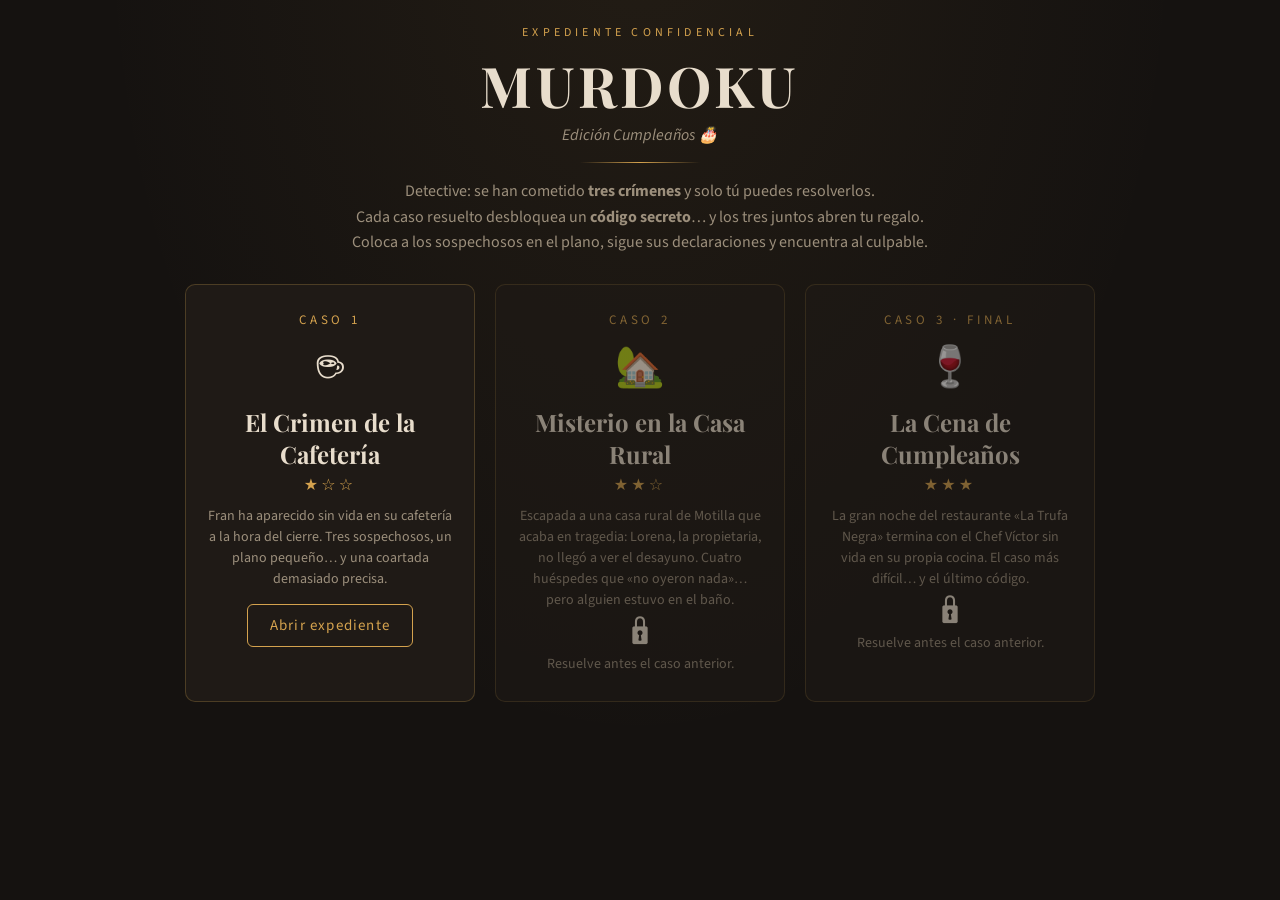
==== index.html @ 284d790d "Murdoku Edicion Cumpleanos: tres casos con codigos desbloqueables Co-Authored-By: Claude Fable 5 <no" ====
<!DOCTYPE html>
<html lang="es">
<head>
<meta charset="UTF-8">
<meta name="viewport" content="width=device-width, initial-scale=1.0">
<title>Murdoku · Edición Cumpleaños</title>
<link rel="preconnect" href="https://fonts.googleapis.com">
<link href="https://fonts.googleapis.com/css2?family=Playfair+Display:wght@500;700&family=Source+Sans+3:wght@400;600&display=swap" rel="stylesheet">
<link rel="stylesheet" href="style.css">
</head>
<body>

<header class="site">
  <div class="overline">Expediente confidencial</div>
  <h1>MURDOKU</h1>
  <div class="sub">Edición Cumpleaños 🎂</div>
  <div class="rule-line"></div>
</header>

<p class="intro">
  Detective: se han cometido <b>tres crímenes</b> y solo tú puedes resolverlos.<br>
  Cada caso resuelto desbloquea un <b>código secreto</b>… y los tres juntos abren tu regalo.<br>
  Coloca a los sospechosos en el plano, sigue sus declaraciones y encuentra al culpable.
</p>

<div class="cases">
  <div class="case-card" id="card1">
    <div class="num">Caso 1</div>
    <div class="emoji">☕</div>
    <h2>El Crimen de la Cafetería</h2>
    <div class="stars">★☆☆</div>
    <p>Fran ha aparecido sin vida en su cafetería a la hora del cierre. Tres sospechosos, un plano pequeño… y una coartada demasiado precisa.</p>
    <div class="slot"></div>
  </div>

  <div class="case-card" id="card2">
    <div class="num">Caso 2</div>
    <div class="emoji">🏡</div>
    <h2>Misterio en la Casa Rural</h2>
    <div class="stars">★★☆</div>
    <p>Escapada a una casa rural de Motilla que acaba en tragedia: Lorena, la propietaria, no llegó a ver el desayuno. Cuatro huéspedes que «no oyeron nada»… pero alguien estuvo en el baño.</p>
    <div class="slot"></div>
  </div>

  <div class="case-card" id="card3">
    <div class="num">Caso 3 · Final</div>
    <div class="emoji">🍷</div>
    <h2>La Cena de Cumpleaños</h2>
    <div class="stars">★★★</div>
    <p>La gran noche del restaurante «La Trufa Negra» termina con el Chef Víctor sin vida en su propia cocina. El caso más difícil… y el último código.</p>
    <div class="slot"></div>
  </div>
</div>

<p class="intro" style="margin-top:34px" id="final-msg"></p>

<script>
(function () {
  const cases = [
    { id: 'caso1', href: 'caso1.html' },
    { id: 'caso2', href: 'caso2.html' },
    { id: 'caso3', href: 'caso3.html' }
  ];
  let solvedAll = true;
  cases.forEach((c, i) => {
    const card = document.getElementById('card' + (i + 1));
    const slot = card.querySelector('.slot');
    let code = null;
    try { code = localStorage.getItem('murdoku_' + c.id); } catch (e) {}
    const prevSolved = i === 0 || !!localStorage.getItem('murdoku_' + cases[i - 1].id);
    if (code) {
      card.classList.add('solved');
      slot.innerHTML = '<div class="code-tag">✔ ' + code + '</div><a class="btn" href="' + c.href + '">Volver a jugar</a>';
    } else if (prevSolved) {
      solvedAll = false;
      slot.innerHTML = '<a class="btn" href="' + c.href + '">Abrir expediente</a>';
    } else {
      solvedAll = false;
      card.classList.add('locked');
      slot.innerHTML = '<div class="lock">🔒</div><p style="min-height:auto">Resuelve antes el caso anterior.</p>';
    }
  });
  if (solvedAll) {
    document.getElementById('final-msg').innerHTML =
      '🏆 <b>Los tres casos están cerrados.</b> Ya tienes los tres códigos…<br>Úsalos para abrir tu regalo. ¡Feliz cumpleaños, detective! ❤️';
  }
})();
</script>
</body>
</html>
---- style.css ----
/* MURDOKU · Edición Cumpleaños — estilo noir */
:root {
  --bg: #151210;
  --panel: #1f1a16;
  --paper: #262019;
  --ink: #e8ddcc;
  --muted: #9c8f7c;
  --gold: #d4a24e;
  --gold-soft: rgba(212, 162, 78, 0.35);
  --blood: #a33b3b;
  --wall: #0b0908;
  --ok: #6da36b;
}

* { margin: 0; padding: 0; box-sizing: border-box; }

body {
  background: var(--bg);
  background-image: radial-gradient(ellipse at 50% -10%, rgba(212,162,78,0.07), transparent 60%);
  color: var(--ink);
  font-family: "Source Sans 3", "Segoe UI", system-ui, sans-serif;
  min-height: 100vh;
  padding: 24px 16px 60px;
}

h1, h2, h3, .display {
  font-family: "Playfair Display", Georgia, "Times New Roman", serif;
}

header.site {
  text-align: center;
  max-width: 900px;
  margin: 0 auto 8px;
}
header.site .overline {
  letter-spacing: 0.35em;
  text-transform: uppercase;
  font-size: 12px;
  color: var(--gold);
}
header.site h1 {
  font-size: clamp(34px, 6vw, 56px);
  letter-spacing: 0.06em;
  margin: 6px 0 2px;
}
header.site .sub {
  color: var(--muted);
  font-style: italic;
  font-size: 16px;
}
.rule-line {
  width: 120px; height: 1px;
  background: linear-gradient(90deg, transparent, var(--gold), transparent);
  margin: 16px auto;
}

/* ---------- Portada (index) ---------- */
.intro {
  max-width: 640px;
  margin: 0 auto 28px;
  text-align: center;
  color: var(--muted);
  line-height: 1.6;
}
.cases {
  display: flex;
  flex-wrap: wrap;
  gap: 20px;
  justify-content: center;
  max-width: 1000px;
  margin: 0 auto;
}
.case-card {
  background: var(--panel);
  border: 1px solid rgba(212,162,78,0.25);
  border-radius: 10px;
  padding: 26px 22px;
  width: 290px;
  text-align: center;
  position: relative;
  transition: transform .15s ease, border-color .15s ease;
}
.case-card:not(.locked):hover { transform: translateY(-4px); border-color: var(--gold); }
.case-card .num {
  font-size: 13px; letter-spacing: .3em; color: var(--gold); text-transform: uppercase;
}
.case-card h2 { font-size: 24px; margin: 8px 0 4px; }
.case-card .stars { color: var(--gold); letter-spacing: .2em; margin-bottom: 10px; }
.case-card p { color: var(--muted); font-size: 14px; line-height: 1.5; min-height: 63px; }
.case-card .emoji { font-size: 40px; margin: 10px 0; }
.case-card a.btn, a.btn, button.btn {
  display: inline-block;
  margin-top: 14px;
  background: transparent;
  color: var(--gold);
  border: 1px solid var(--gold);
  border-radius: 6px;
  padding: 10px 22px;
  font-size: 15px;
  letter-spacing: .08em;
  text-decoration: none;
  cursor: pointer;
  font-family: inherit;
  transition: background .15s ease, color .15s ease;
}
a.btn:hover, button.btn:hover { background: var(--gold); color: #1a140c; }
button.btn.primary { background: var(--gold); color: #1a140c; font-weight: 600; }
button.btn.primary:hover { background: #e6b968; }
button.btn:disabled { opacity: .4; cursor: not-allowed; }
.case-card.locked { opacity: .55; }
.case-card.locked .lock { font-size: 30px; }
.case-card.solved { border-color: var(--ok); }
.case-card .code-tag {
  margin-top: 12px;
  font-family: "Courier New", monospace;
  font-size: 16px;
  color: var(--ok);
  letter-spacing: .12em;
}

/* ---------- Página de caso ---------- */
.game {
  max-width: 1060px;
  margin: 0 auto;
  display: flex;
  flex-wrap: wrap;
  gap: 28px;
  justify-content: center;
  align-items: flex-start;
}
.board-wrap { text-align: center; }

.story {
  max-width: 700px;
  margin: 0 auto 24px;
  text-align: center;
  color: var(--muted);
  font-style: italic;
  line-height: 1.6;
}

/* Tablero */
.board {
  display: inline-block;
  background: var(--wall);
  padding: 6px;
  border-radius: 8px;
  border: 1px solid rgba(212,162,78,0.3);
  box-shadow: 0 12px 40px rgba(0,0,0,.5);
}
.board table { border-collapse: collapse; }
.board .coord {
  color: var(--muted);
  font-size: 12px;
  width: 22px; height: 22px;
  text-align: center;
  background: transparent;
}
.cell {
  width: 74px; height: 74px;
  text-align: center;
  vertical-align: middle;
  position: relative;
  cursor: pointer;
  font-size: 34px;
  user-select: none;
}
.cell.blocked { cursor: default; }
.cell .room-label {
  position: absolute;
  top: 3px; left: 5px;
  font-size: 9px;
  letter-spacing: .05em;
  text-transform: uppercase;
  color: rgba(232,221,204,0.55);
  pointer-events: none;
  white-space: nowrap;
}
.cell .furn { opacity: .9; }
.cell .person { line-height: 1; }
.cell .pname {
  display: block;
  font-size: 10px;
  color: var(--ink);
  margin-top: 1px;
  text-shadow: 0 1px 2px #000;
}
.cell.hover-ok { outline: 2px dashed var(--gold); outline-offset: -3px; }

/* Bandeja de personajes */
.tray {
  margin: 18px auto 10px;
  display: flex;
  flex-wrap: wrap;
  gap: 10px;
  justify-content: center;
  max-width: 480px;
}
.chip {
  background: var(--panel);
  border: 1px solid rgba(212,162,78,0.35);
  border-radius: 8px;
  padding: 8px 12px;
  cursor: pointer;
  text-align: center;
  min-width: 76px;
  transition: border-color .1s, background .1s, opacity .1s;
}
.chip .face { font-size: 28px; display: block; }
.chip .cname { font-size: 12px; color: var(--muted); }
.chip.selected { border-color: var(--gold); background: rgba(212,162,78,0.15); box-shadow: 0 0 0 2px var(--gold-soft); }
.chip.placed { opacity: .3; cursor: default; }

.actions { margin-top: 14px; display: flex; gap: 10px; justify-content: center; flex-wrap: wrap; }

.feedback {
  min-height: 26px;
  margin-top: 12px;
  font-size: 15px;
  color: var(--muted);
}
.feedback.bad { color: var(--blood); }
.feedback.good { color: var(--ok); }

/* Panel de pistas */
.clues {
  background: var(--paper);
  border: 1px solid rgba(212,162,78,0.25);
  border-radius: 10px;
  padding: 20px 22px;
  width: 340px;
  max-width: 95vw;
}
.clues h2 {
  font-size: 20px;
  color: var(--gold);
  margin-bottom: 12px;
  letter-spacing: .06em;
}
.clue {
  display: flex;
  gap: 10px;
  align-items: flex-start;
  padding: 9px 0;
  border-bottom: 1px dashed rgba(156,143,124,0.25);
  font-size: 14.5px;
  line-height: 1.45;
}
.clue:last-child { border-bottom: none; }
.clue .face { font-size: 22px; }
.clue .who { color: var(--gold); font-weight: 600; }
.legend {
  margin-top: 14px;
  font-size: 12px;
  color: var(--muted);
  line-height: 1.5;
}
.legend b { color: var(--ink); font-weight: 600; }
.hints-box { margin-top: 14px; }
.hint-revealed {
  font-size: 13.5px;
  color: var(--muted);
  background: rgba(212,162,78,0.08);
  border-left: 2px solid var(--gold);
  padding: 7px 10px;
  margin-top: 8px;
  line-height: 1.45;
}

/* Sacudida al fallar */
@keyframes shake {
  0%,100% { transform: translateX(0); }
  20% { transform: translateX(-8px); }
  40% { transform: translateX(8px); }
  60% { transform: translateX(-5px); }
  80% { transform: translateX(5px); }
}
.board.shake { animation: shake .45s ease; }

/* ---------- Modales ---------- */
.overlay {
  position: fixed; inset: 0;
  background: rgba(8,6,4,0.8);
  display: none;
  align-items: center;
  justify-content: center;
  z-index: 50;
  padding: 16px;
}
.overlay.open { display: flex; }
.modal {
  background: var(--panel);
  border: 1px solid var(--gold);
  border-radius: 12px;
  max-width: 520px;
  width: 100%;
  padding: 30px 28px;
  text-align: center;
  max-height: 90vh;
  overflow-y: auto;
  box-shadow: 0 20px 60px rgba(0,0,0,.7);
}
.modal h2 { color: var(--gold); font-size: 28px; margin-bottom: 12px; }
.modal p { color: var(--ink); line-height: 1.6; margin-bottom: 10px; font-size: 15.5px; }
.modal p.dim { color: var(--muted); font-size: 14px; }
.modal ul { text-align: left; color: var(--muted); line-height: 1.7; font-size: 14.5px; margin: 0 0 12px 22px; }
.modal ul b { color: var(--ink); }
.code-box {
  margin: 18px auto 6px;
  background: #14100c;
  border: 1px dashed var(--gold);
  border-radius: 8px;
  padding: 16px;
}
.code-box .label { font-size: 12px; letter-spacing: .25em; text-transform: uppercase; color: var(--muted); }
.code-box .code {
  font-family: "Courier New", monospace;
  font-size: clamp(22px, 5vw, 32px);
  letter-spacing: .15em;
  color: var(--gold);
  margin-top: 6px;
  font-weight: 700;
}
.modal .close-x {
  position: sticky; top: 0; float: right;
  background: none; border: none; color: var(--muted);
  font-size: 22px; cursor: pointer;
}

/* Confeti */
.confetti {
  position: fixed;
  top: -20px;
  z-index: 60;
  width: 10px; height: 14px;
  pointer-events: none;
  animation: fall linear forwards;
}
@keyframes fall {
  to { transform: translateY(105vh) rotate(720deg); opacity: .7; }
}

.topnav { max-width: 1060px; margin: 0 auto 10px; }
.topnav a { color: var(--muted); text-decoration: none; font-size: 14px; }
.topnav a:hover { color: var(--gold); }

@media (max-width: 700px) {
  .cell { width: 58px; height: 58px; font-size: 26px; }
  .cell .pname { display: none; }
}
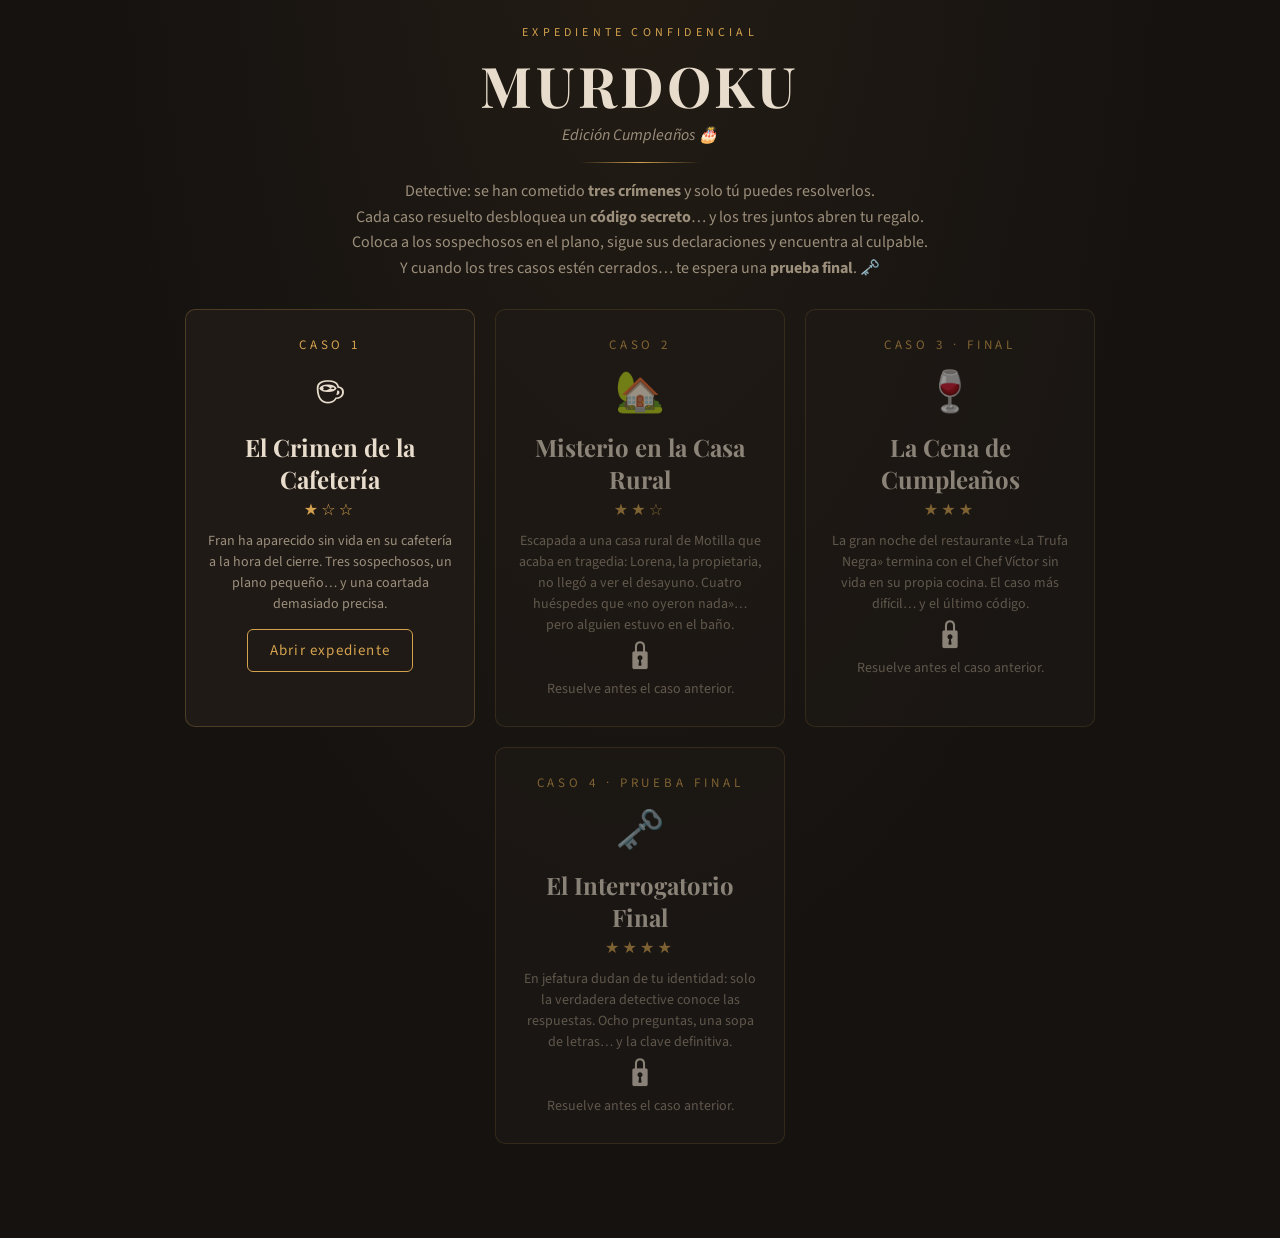
==== commit 1475e9cc: "Caso 4 final: sopa de letras del interrogatorio con clave MARYTXER Nueva prueba final tras los tres " ====
--- a/index.html
+++ b/index.html
@@ -20,7 +20,8 @@
 <p class="intro">
   Detective: se han cometido <b>tres crímenes</b> y solo tú puedes resolverlos.<br>
   Cada caso resuelto desbloquea un <b>código secreto</b>… y los tres juntos abren tu regalo.<br>
-  Coloca a los sospechosos en el plano, sigue sus declaraciones y encuentra al culpable.
+  Coloca a los sospechosos en el plano, sigue sus declaraciones y encuentra al culpable.<br>
+  Y cuando los tres casos estén cerrados… te espera una <b>prueba final</b>. 🗝️
 </p>
 
 <div class="cases">
@@ -50,6 +51,15 @@
     <p>La gran noche del restaurante «La Trufa Negra» termina con el Chef Víctor sin vida en su propia cocina. El caso más difícil… y el último código.</p>
     <div class="slot"></div>
   </div>
+
+  <div class="case-card" id="card4">
+    <div class="num">Caso 4 · Prueba Final</div>
+    <div class="emoji">🗝️</div>
+    <h2>El Interrogatorio Final</h2>
+    <div class="stars">★★★★</div>
+    <p>En jefatura dudan de tu identidad: solo la verdadera detective conoce las respuestas. Ocho preguntas, una sopa de letras… y la clave definitiva.</p>
+    <div class="slot"></div>
+  </div>
 </div>
 
 <p class="intro" style="margin-top:34px" id="final-msg"></p>
@@ -59,7 +69,8 @@
   const cases = [
     { id: 'caso1', href: 'caso1.html' },
     { id: 'caso2', href: 'caso2.html' },
-    { id: 'caso3', href: 'caso3.html' }
+    { id: 'caso3', href: 'caso3.html' },
+    { id: 'caso4', href: 'caso4.html' }
   ];
   let solvedAll = true;
   cases.forEach((c, i) => {
@@ -82,7 +93,7 @@
   });
   if (solvedAll) {
     document.getElementById('final-msg').innerHTML =
-      '🏆 <b>Los tres casos están cerrados.</b> Ya tienes los tres códigos…<br>Úsalos para abrir tu regalo. ¡Feliz cumpleaños, detective! ❤️';
+      '🏆 <b>Todos los expedientes están cerrados.</b> Tienes los tres códigos y la clave definitiva…<br>Úsalos para abrir tu regalo. ¡Feliz cumpleaños, detective! ❤️';
   }
 })();
 </script>
--- a/style.css
+++ b/style.css
@@ -177,6 +177,18 @@
   white-space: nowrap;
 }
 .cell .furn { opacity: .9; }
+.cell .cross {
+  font-size: 20px;
+  color: rgba(163, 59, 59, 0.65);
+  pointer-events: none;
+  user-select: none;
+  line-height: 1;
+}
+.cell.conflict {
+  outline: 3px solid var(--blood);
+  outline-offset: -3px;
+  box-shadow: inset 0 0 12px rgba(163, 59, 59, 0.5);
+}
 .cell .person { line-height: 1; }
 .cell .pname {
   display: block;
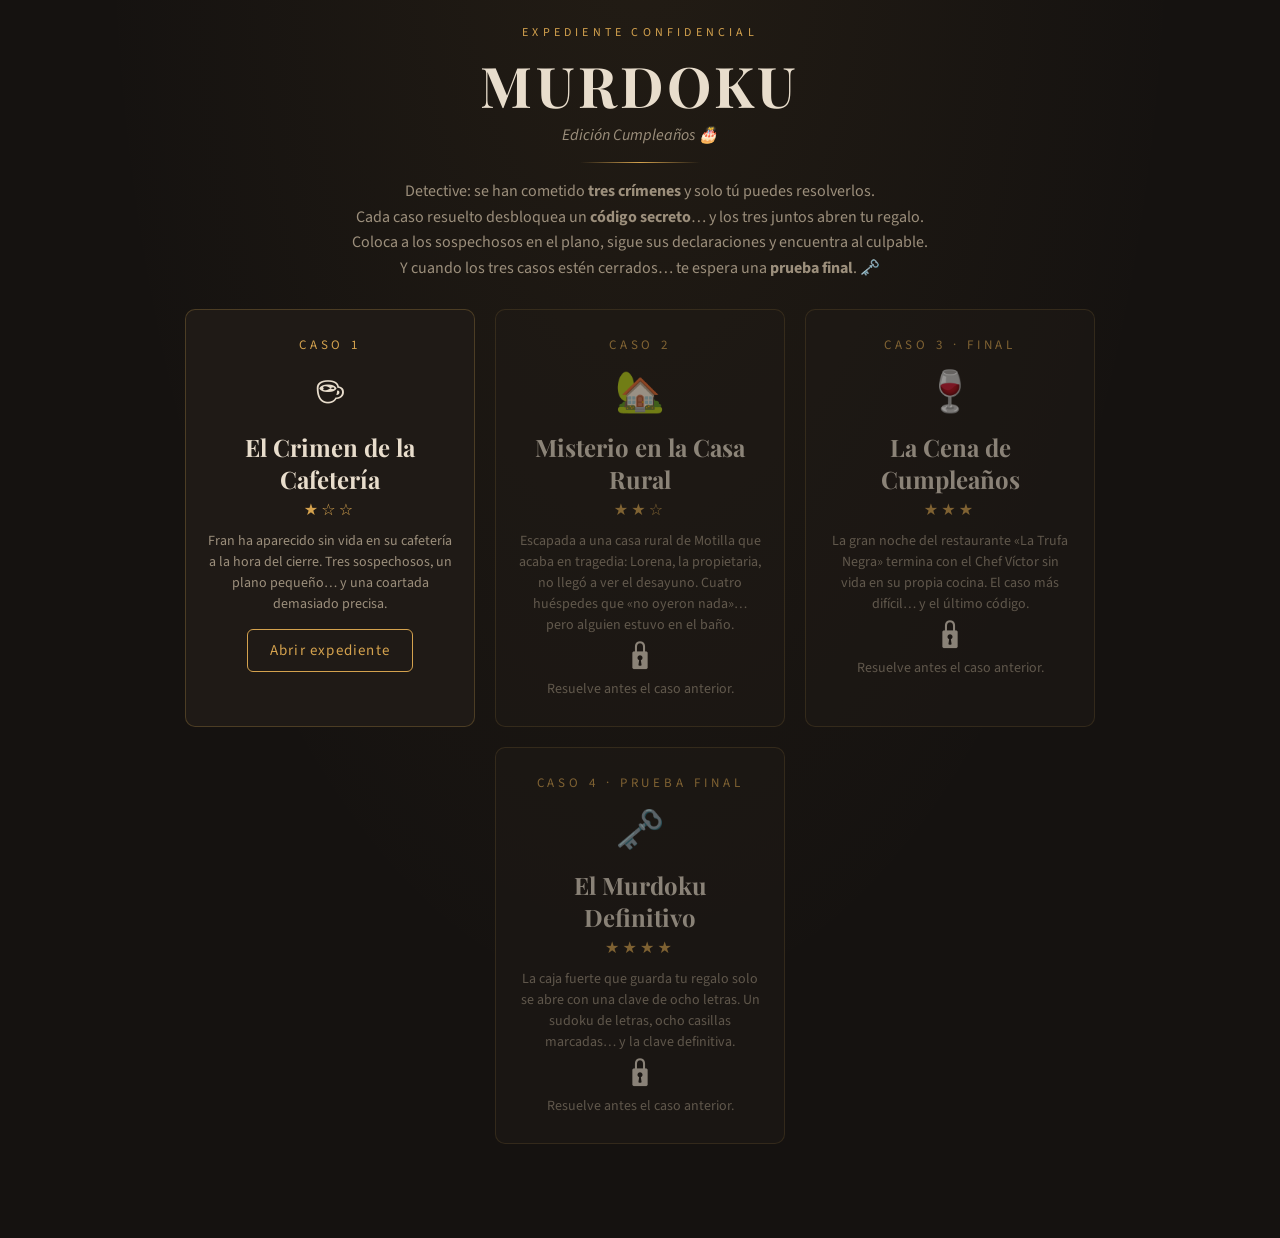
==== commit 554f7ae0: "Caso 4 rehecho: sudoku de letras en vez de sopa de letras El Murdoku Definitivo: sudoku 9x9 con las " ====
--- a/index.html
+++ b/index.html
@@ -55,9 +55,9 @@
   <div class="case-card" id="card4">
     <div class="num">Caso 4 · Prueba Final</div>
     <div class="emoji">🗝️</div>
-    <h2>El Interrogatorio Final</h2>
+    <h2>El Murdoku Definitivo</h2>
     <div class="stars">★★★★</div>
-    <p>En jefatura dudan de tu identidad: solo la verdadera detective conoce las respuestas. Ocho preguntas, una sopa de letras… y la clave definitiva.</p>
+    <p>La caja fuerte que guarda tu regalo solo se abre con una clave de ocho letras. Un sudoku de letras, ocho casillas marcadas… y la clave definitiva.</p>
     <div class="slot"></div>
   </div>
 </div>
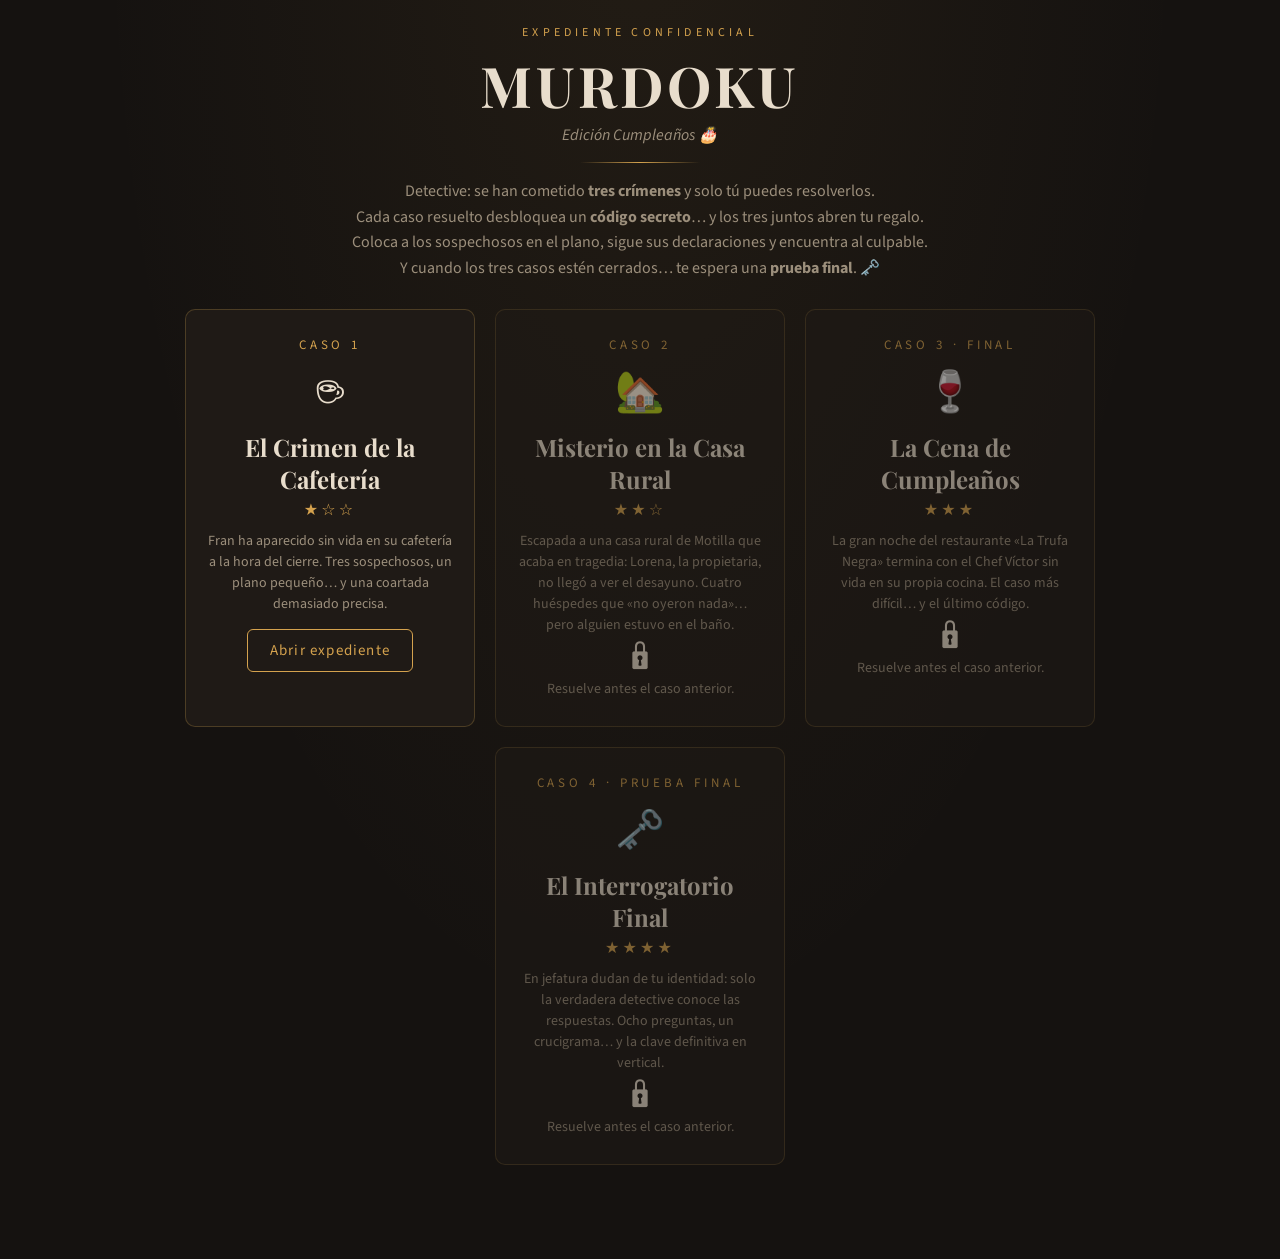
==== commit a35ecb23: "Caso 4 rehecho: crucigrama horizontal con la clave en vertical El Interrogatorio Final: ocho pregunt" ====
--- a/index.html
+++ b/index.html
@@ -55,9 +55,9 @@
   <div class="case-card" id="card4">
     <div class="num">Caso 4 · Prueba Final</div>
     <div class="emoji">🗝️</div>
-    <h2>El Murdoku Definitivo</h2>
+    <h2>El Interrogatorio Final</h2>
     <div class="stars">★★★★</div>
-    <p>La caja fuerte que guarda tu regalo solo se abre con una clave de ocho letras. Un sudoku de letras, ocho casillas marcadas… y la clave definitiva.</p>
+    <p>En jefatura dudan de tu identidad: solo la verdadera detective conoce las respuestas. Ocho preguntas, un crucigrama… y la clave definitiva en vertical.</p>
     <div class="slot"></div>
   </div>
 </div>
